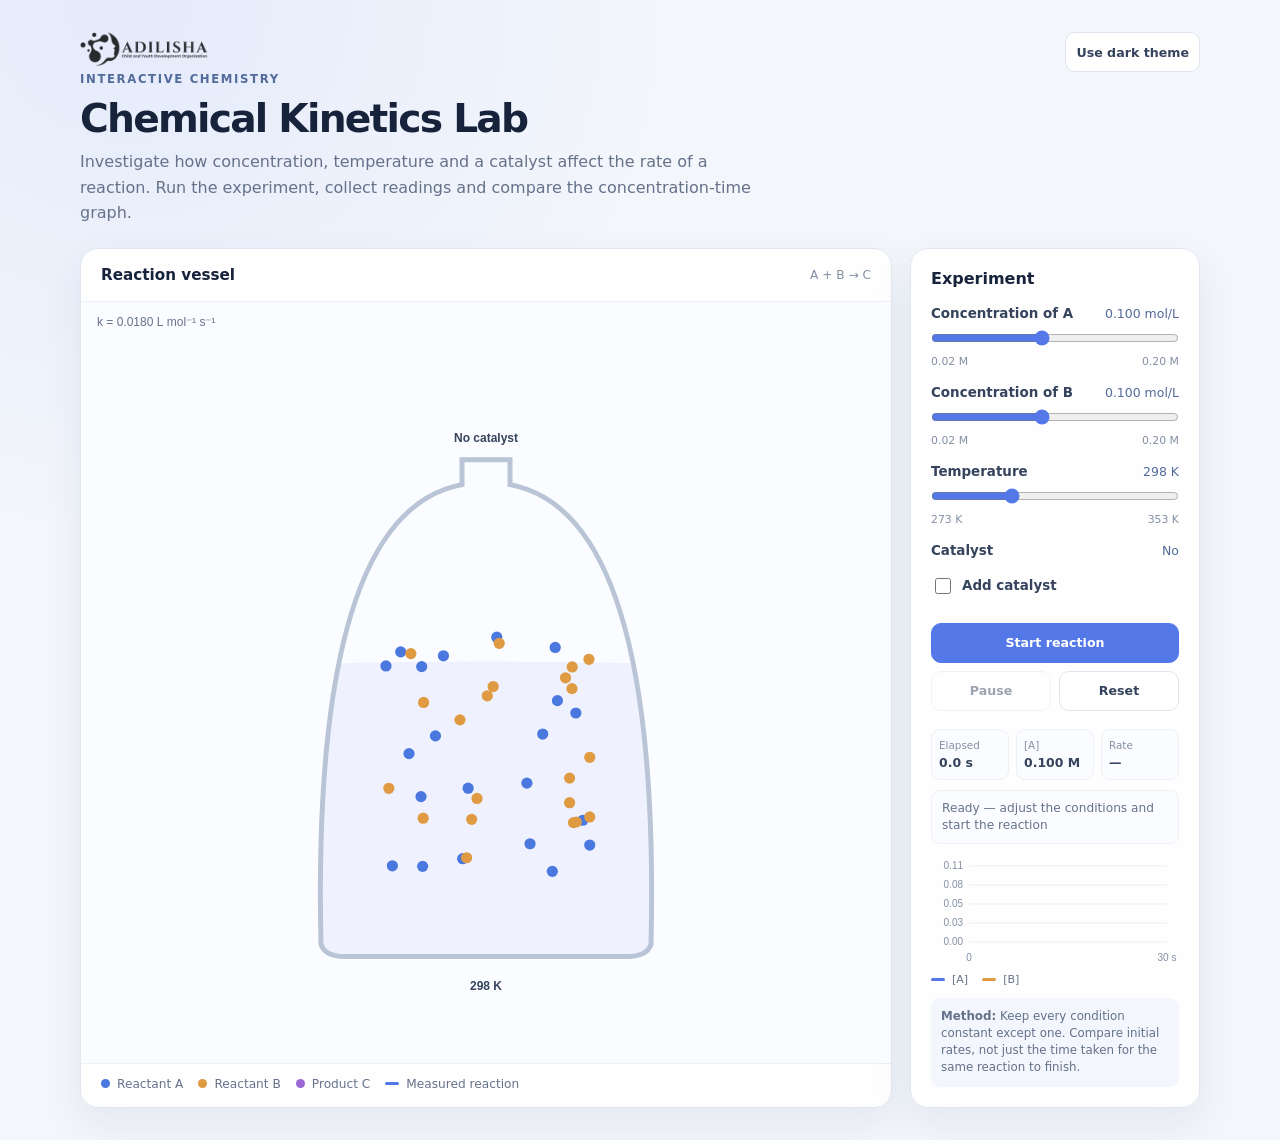
==== chemistry/chemical-kinetics/index.html @ 39b89cd7 "chemical kinetics trial" ====
<!DOCTYPE html>
<html lang="en">
<head>
  <meta charset="UTF-8">
  <meta name="viewport" content="width=device-width, initial-scale=1.0">
  <meta name="theme-color" content="#f3f6fb">
  <title>Chemical Kinetics Lab</title>
  <link rel="stylesheet" href="styles.css">
</head>
<body>
  <main class="app">
    <header>
      <div class="header-top">
        <div class="brand">
          <img class="logo" src="../titration/logo.png" alt="Simulations logo">
          <p class="eyebrow">Interactive chemistry</p>
        </div>
        <button id="theme-toggle" class="theme-toggle" type="button" aria-pressed="false">Use dark theme</button>
      </div>
      <h1>Chemical Kinetics Lab</h1>
      <p class="intro">Investigate how concentration, temperature and a catalyst affect the rate of a reaction. Run the experiment, collect readings and compare the concentration-time graph.</p>
    </header>

    <section class="layout" aria-label="Chemical kinetics simulation">
      <div class="stage">
        <div class="stage-heading">
          <strong>Reaction vessel</strong>
          <span class="hint">A + B → C</span>
        </div>
        <div class="canvas-wrap">
          <canvas id="simulation" aria-label="Animated reaction vessel containing particles A and B"></canvas>
        </div>
        <div class="legend" aria-label="Legend">
          <span><i class="key a"></i>Reactant A</span>
          <span><i class="key b"></i>Reactant B</span>
          <span><i class="key c"></i>Product C</span>
          <span><i class="key curve"></i>Measured reaction</span>
        </div>
      </div>

      <aside class="panel" aria-label="Kinetics controls">
        <h2>Experiment</h2>

        <div class="control">
          <div class="control-heading">
            <label for="concentration-a">Concentration of A</label>
            <output id="concentration-a-value">0.100 mol/L</output>
          </div>
          <input id="concentration-a" type="range" min="0.02" max="0.20" value="0.10" step="0.01">
          <div class="range-ends"><span>0.02 M</span><span>0.20 M</span></div>
        </div>

        <div class="control">
          <div class="control-heading">
            <label for="concentration-b">Concentration of B</label>
            <output id="concentration-b-value">0.100 mol/L</output>
          </div>
          <input id="concentration-b" type="range" min="0.02" max="0.20" value="0.10" step="0.01">
          <div class="range-ends"><span>0.02 M</span><span>0.20 M</span></div>
        </div>

        <div class="control">
          <div class="control-heading">
            <label for="temperature">Temperature</label>
            <output id="temperature-value">298 K</output>
          </div>
          <input id="temperature" type="range" min="273" max="353" value="298" step="1">
          <div class="range-ends"><span>273 K</span><span>353 K</span></div>
        </div>

        <div class="control">
          <div class="control-heading">
            <span>Catalyst</span>
            <output id="catalyst-value">No</output>
          </div>
          <label class="switch">
            <input id="catalyst" type="checkbox">
            <span>Add catalyst</span>
          </label>
        </div>

        <div class="button-row">
          <button id="run" class="primary" type="button">Start reaction</button>
          <button id="pause" type="button" disabled>Pause</button>
          <button id="reset" type="button">Reset</button>
        </div>

        <div class="stats" aria-label="Experiment readings">
          <div class="stat"><span>Elapsed</span><strong id="stat-time">0.0 s</strong></div>
          <div class="stat"><span>[A]</span><strong id="stat-a">0.100 M</strong></div>
          <div class="stat"><span>Rate</span><strong id="stat-rate">—</strong></div>
        </div>

        <div class="status" id="status" aria-live="polite">Ready — adjust the conditions and start the reaction</div>

        <div class="chart-wrap">
          <canvas id="chart" aria-label="Concentration-time graph"></canvas>
          <div class="chart-legend">
            <span><i class="key line-a"></i>[A]</span>
            <span><i class="key line-b"></i>[B]</span>
          </div>
        </div>

        <div class="tip"><strong>Method:</strong> Keep every condition constant except one. Compare initial rates, not just the time taken for the same reaction to finish.</div>
      </aside>
    </section>
  </main>
  <script src="script.js" defer></script>
</body>
</html>
---- chemistry/chemical-kinetics/styles.css ----
:root {
  color-scheme: light;
  --page: #f3f6fb;
  --glow: rgba(84, 121, 255, .09);
  --text: #17233b;
  --muted: #65728a;
  --surface: rgba(255, 255, 255, .94);
  --border: #e1e7f0;
  --divider: #edf0f5;
  --subtle: #8490a4;
  --label: #35435d;
  --output: #536b9a;
  --button: #fff;
  --button-border: #dfe5ef;
  --tip: #f3f6fc;
  --tip-text: #63718a;
  --canvas: #fbfcff;
  --grid: #e8edf5;
  --select: #fff;
  font-family: Inter, ui-sans-serif, system-ui, -apple-system, "Segoe UI", sans-serif;
  color: var(--text);
  background: var(--page);
}

:root[data-theme="dark"] {
  color-scheme: dark;
  --page: #111827;
  --glow: rgba(84, 121, 255, .12);
  --text: #e8edf7;
  --muted: #a7b3c8;
  --surface: rgba(27, 38, 56, .96);
  --border: #34425a;
  --divider: #2b394f;
  --subtle: #a0aec3;
  --label: #d0d9e8;
  --output: #a9bcf2;
  --button: #243147;
  --button-border: #3a4962;
  --tip: #243147;
  --tip-text: #b4c0d3;
  --canvas: #172235;
  --grid: #2b394f;
  --select: #243147;
}

* { box-sizing: border-box; }
body {
  min-width: 320px;
  min-height: 100vh;
  margin: 0;
  padding: 32px 20px;
  background: radial-gradient(ellipse at 10% 0%, var(--glow), transparent 34rem), var(--page);
}
.app { width: min(1120px, 100%); margin: 0 auto; }
header { margin: 0 0 22px; }
.header-top { display: flex; align-items: flex-start; justify-content: space-between; gap: 16px; }
.brand { display: flex; flex-direction: column; align-items: flex-start; gap: 6px; }
.logo { display: block; height: 34px; width: auto; filter: brightness(0); opacity: .82; }
:root[data-theme="dark"] .logo { filter: none; opacity: 1; }
.eyebrow { margin: 0; color: var(--output); font-size: .73rem; font-weight: 750; letter-spacing: .14em; text-transform: uppercase; }
h1 { margin: 10px 0 0; font-size: clamp(1.7rem, 4vw, 2.45rem); letter-spacing: -.045em; }
.intro { max-width: 700px; margin: 8px 0 0; color: var(--muted); line-height: 1.6; }
.layout { display: grid; grid-template-columns: minmax(0, 1fr) 290px; gap: 18px; align-items: stretch; }
.stage, .panel {
  overflow: hidden;
  border: 1px solid var(--border);
  border-radius: 18px;
  background: var(--surface);
  box-shadow: 0 16px 42px rgba(34, 52, 89, .07);
}
.stage { display: flex; min-height: 560px; flex-direction: column; }
.stage-heading { display: flex; align-items: center; justify-content: space-between; gap: 12px; padding: 17px 20px; border-bottom: 1px solid var(--divider); }
.stage-heading strong { font-size: .95rem; }
.hint { color: var(--subtle); font-size: .76rem; }
.canvas-wrap { position: relative; flex: 1; min-height: 430px; }
canvas { display: block; width: 100%; height: 100%; min-height: 430px; }
#chart { height: 110px; min-height: 0; }
.legend { display: flex; flex-wrap: wrap; gap: 15px; padding: 13px 20px 16px; border-top: 1px solid var(--divider); color: var(--muted); font-size: .76rem; }
.legend span, .chart-legend span { display: inline-flex; align-items: center; gap: 7px; }
.key { width: 9px; height: 9px; border-radius: 50%; }
.key.a { background: #4a78df; }
.key.b { background: #df9a42; }
.key.c { background: #9a67d5; }
.key.curve { width: 14px; height: 3px; border-radius: 2px; background: #5478e8; }
.key.line-a { width: 14px; height: 3px; border-radius: 2px; background: #5478e8; }
.key.line-b { width: 14px; height: 3px; border-radius: 2px; background: #e09a43; }
.panel { padding: 20px; }
.panel h2 { margin: 0 0 18px; font-size: 1rem; }
.control { margin: 0 0 17px; }
.control-heading { display: flex; justify-content: space-between; gap: 12px; margin-bottom: 9px; }
label, .control-heading > span { color: var(--label); font-size: .84rem; font-weight: 650; }
output { color: var(--output); font-size: .78rem; font-variant-numeric: tabular-nums; }
input[type="range"] { width: 100%; margin: 0; accent-color: #5478e8; cursor: pointer; }
.range-ends { display: flex; justify-content: space-between; margin-top: 5px; color: var(--subtle); font-size: .68rem; }
.switch { display: flex; align-items: center; gap: 8px; min-height: 38px; cursor: pointer; }
.switch input { width: 16px; height: 16px; accent-color: #5478e8; }
.button-row { display: grid; grid-template-columns: 1fr 1fr; gap: 8px; margin-top: 18px; }
button {
  min-height: 40px;
  padding: 8px 10px;
  border: 1px solid var(--button-border);
  border-radius: 10px;
  background: var(--button);
  color: var(--label);
  font: inherit;
  font-size: .79rem;
  font-weight: 650;
  cursor: pointer;
  transition: background .15s, transform .15s;
}
button:hover:not(:disabled) { transform: translateY(-1px); background: var(--tip); }
button:disabled { cursor: not-allowed; opacity: .48; }
.primary { grid-column: 1 / -1; border-color: #5478e8; background: #5478e8; color: white; }
.theme-toggle { flex: 0 0 auto; }
.stats { display: grid; grid-template-columns: repeat(3, 1fr); gap: 7px; margin-top: 18px; }
.stat { min-width: 0; padding: 9px 7px; border: 1px solid var(--divider); border-radius: 9px; background: var(--canvas); }
.stat span { display: block; margin-bottom: 4px; color: var(--subtle); font-size: .65rem; }
.stat strong { display: block; overflow: hidden; color: var(--label); font-size: .78rem; font-variant-numeric: tabular-nums; text-overflow: ellipsis; }
.status { min-height: 42px; margin-top: 10px; padding: 9px 10px; border: 1px solid var(--divider); border-radius: 9px; color: var(--muted); background: var(--canvas); font-size: .76rem; line-height: 1.4; }
.chart-wrap { margin-top: 12px; }
.chart-legend { display: flex; gap: 14px; margin-top: 7px; color: var(--muted); font-size: .69rem; }
.tip { margin-top: 12px; padding: 10px; border-radius: 9px; background: var(--tip); color: var(--tip-text); font-size: .74rem; line-height: 1.45; }

@media (max-width: 850px) {
  body { padding: 20px 12px; }
  .layout { grid-template-columns: 1fr; }
  .stage { min-height: 500px; }
  .canvas-wrap { min-height: 390px; }
  canvas { min-height: 390px; }
  #chart { height: 110px; min-height: 0; }
}
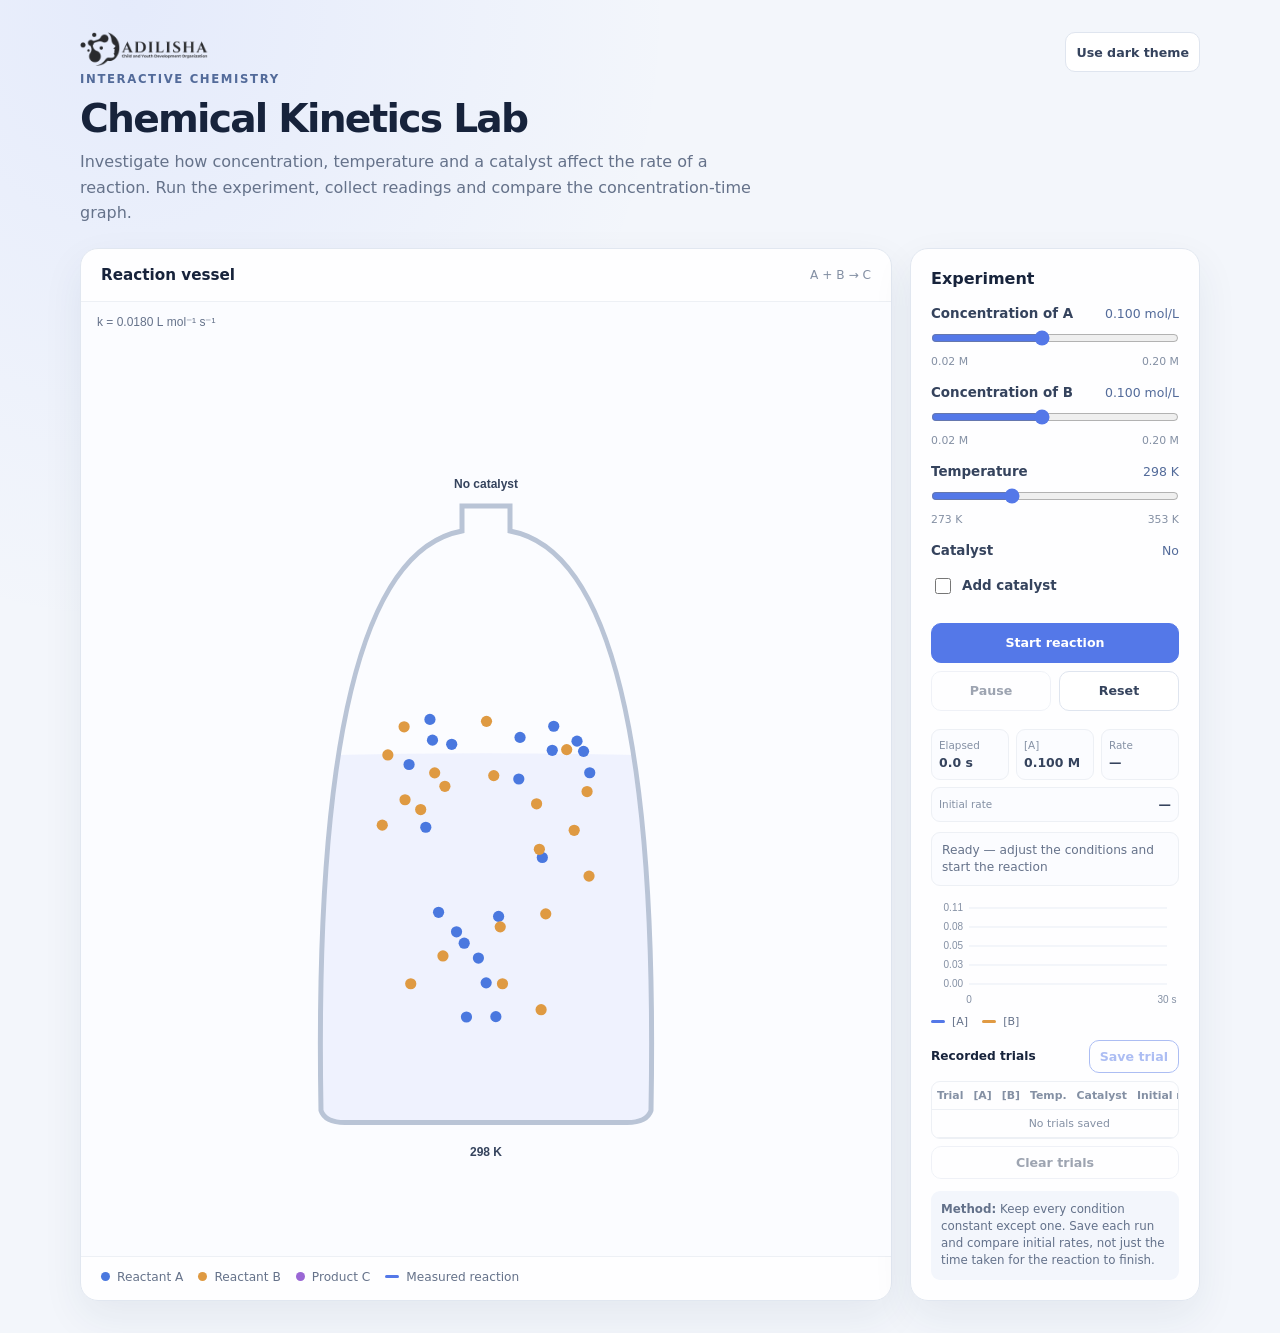
==== commit ac0173c4: "more modification" ====
--- a/chemistry/chemical-kinetics/index.html
+++ b/chemistry/chemical-kinetics/index.html
@@ -91,6 +91,8 @@
           <div class="stat"><span>Rate</span><strong id="stat-rate">—</strong></div>
         </div>
 
+        <div class="stat initial-rate"><span>Initial rate</span><strong id="stat-initial-rate">—</strong></div>
+
         <div class="status" id="status" aria-live="polite">Ready — adjust the conditions and start the reaction</div>
 
         <div class="chart-wrap">
@@ -101,7 +103,32 @@
           </div>
         </div>
 
-        <div class="tip"><strong>Method:</strong> Keep every condition constant except one. Compare initial rates, not just the time taken for the same reaction to finish.</div>
+        <div class="trials">
+          <div class="trials-heading">
+            <strong>Recorded trials</strong>
+            <button id="save-trial" type="button" disabled>Save trial</button>
+          </div>
+          <div class="table-wrap">
+            <table>
+              <thead>
+                <tr>
+                  <th>Trial</th>
+                  <th>[A]</th>
+                  <th>[B]</th>
+                  <th>Temp.</th>
+                  <th>Catalyst</th>
+                  <th>Initial rate</th>
+                </tr>
+              </thead>
+              <tbody id="trials-body">
+                <tr class="empty-row"><td colspan="6">No trials saved</td></tr>
+              </tbody>
+            </table>
+          </div>
+          <button id="clear-trials" class="clear-trials" type="button" disabled>Clear trials</button>
+        </div>
+
+        <div class="tip"><strong>Method:</strong> Keep every condition constant except one. Save each run and compare initial rates, not just the time taken for the reaction to finish.</div>
       </aside>
     </section>
   </main>
--- a/chemistry/chemical-kinetics/styles.css
+++ b/chemistry/chemical-kinetics/styles.css
@@ -116,9 +116,23 @@
 .stat { min-width: 0; padding: 9px 7px; border: 1px solid var(--divider); border-radius: 9px; background: var(--canvas); }
 .stat span { display: block; margin-bottom: 4px; color: var(--subtle); font-size: .65rem; }
 .stat strong { display: block; overflow: hidden; color: var(--label); font-size: .78rem; font-variant-numeric: tabular-nums; text-overflow: ellipsis; }
+.initial-rate { display: flex; align-items: center; justify-content: space-between; margin-top: 7px; }
+.initial-rate span { margin: 0; }
+.initial-rate strong { overflow: visible; }
 .status { min-height: 42px; margin-top: 10px; padding: 9px 10px; border: 1px solid var(--divider); border-radius: 9px; color: var(--muted); background: var(--canvas); font-size: .76rem; line-height: 1.4; }
 .chart-wrap { margin-top: 12px; }
 .chart-legend { display: flex; gap: 14px; margin-top: 7px; color: var(--muted); font-size: .69rem; }
+.trials { margin-top: 12px; }
+.trials-heading { display: flex; align-items: center; justify-content: space-between; gap: 8px; }
+.trials-heading strong { font-size: .76rem; }
+.trials-heading button { min-height: 32px; border-color: #5478e8; color: #5478e8; }
+.table-wrap { overflow-x: auto; margin-top: 8px; border: 1px solid var(--divider); border-radius: 9px; }
+table { width: 100%; border-collapse: collapse; font-size: .68rem; }
+th, td { padding: 7px 5px; border-bottom: 1px solid var(--divider); text-align: center; white-space: nowrap; }
+th { color: var(--subtle); font-weight: 700; }
+td { color: var(--label); font-variant-numeric: tabular-nums; }
+.empty-row td { color: var(--subtle); }
+.clear-trials { min-height: 32px; width: 100%; margin-top: 7px; }
 .tip { margin-top: 12px; padding: 10px; border-radius: 9px; background: var(--tip); color: var(--tip-text); font-size: .74rem; line-height: 1.45; }
 
 @media (max-width: 850px) {
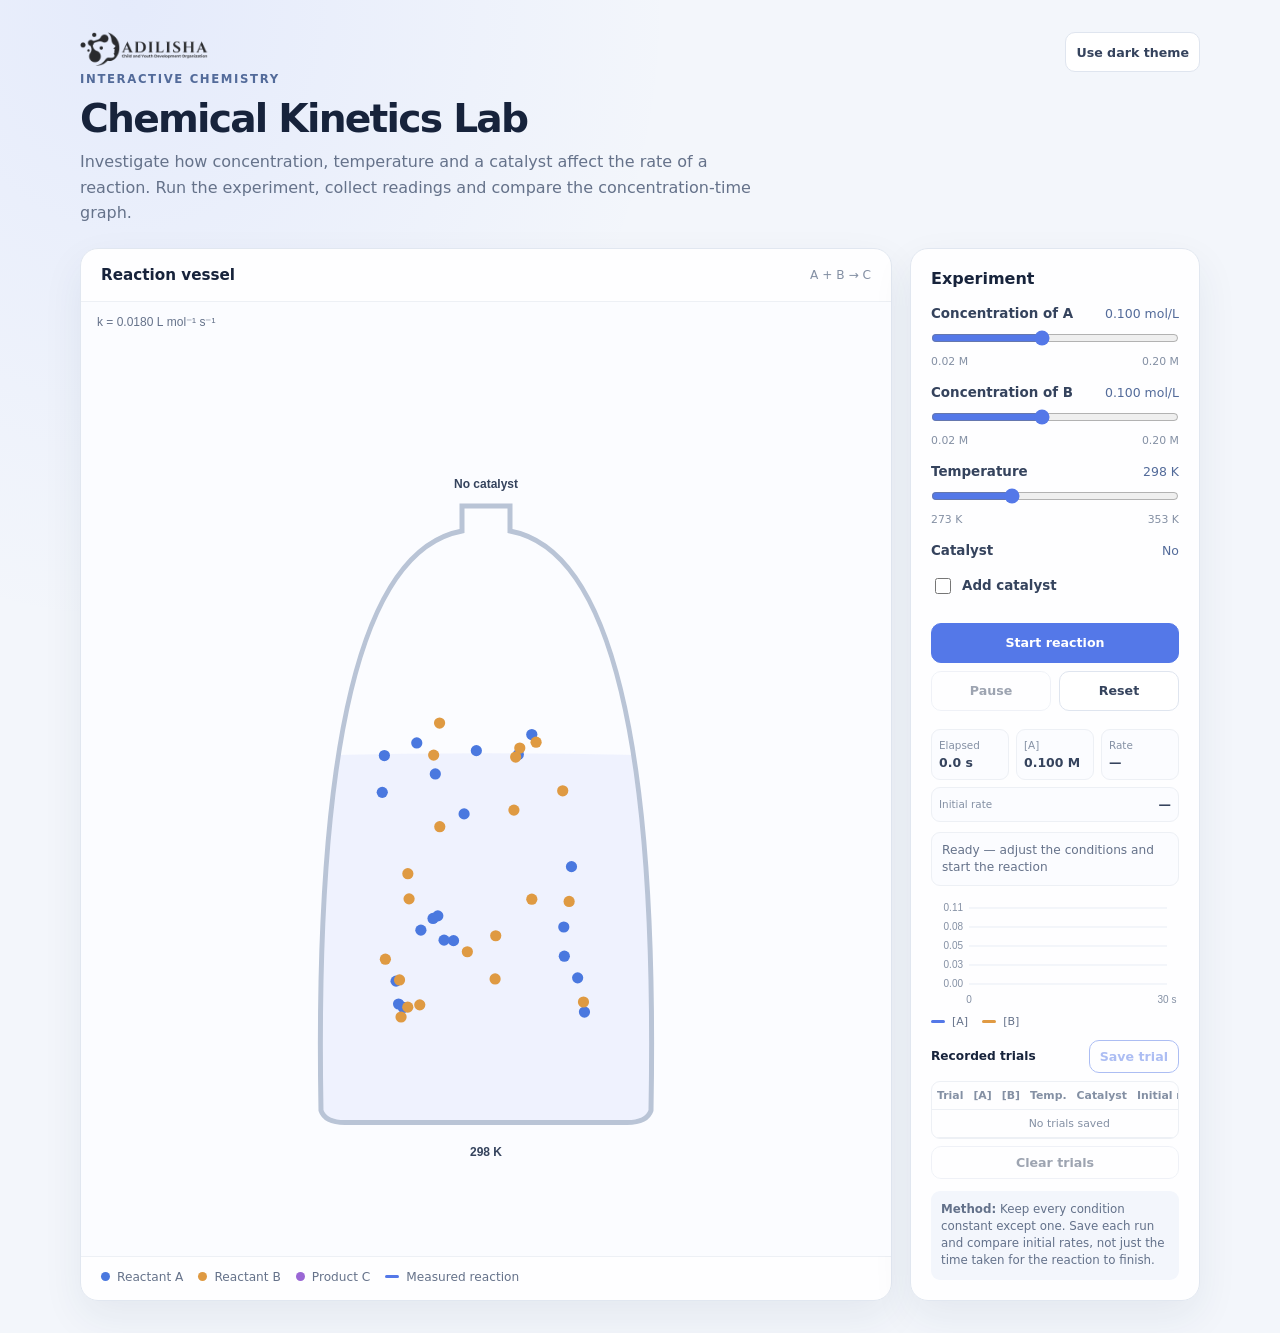
==== commit 088e2969: "i forget what i did" ====
--- a/chemistry/chemical-kinetics/index.html
+++ b/chemistry/chemical-kinetics/index.html
@@ -93,7 +93,7 @@
 
         <div class="stat initial-rate"><span>Initial rate</span><strong id="stat-initial-rate">—</strong></div>
 
-        <div class="status" id="status" aria-live="polite">Ready — adjust the conditions and start the reaction</div>
+        <div class="status" id="status" aria-live="polite">Ready  adjust the conditions and start the reaction</div>
 
         <div class="chart-wrap">
           <canvas id="chart" aria-label="Concentration-time graph"></canvas>
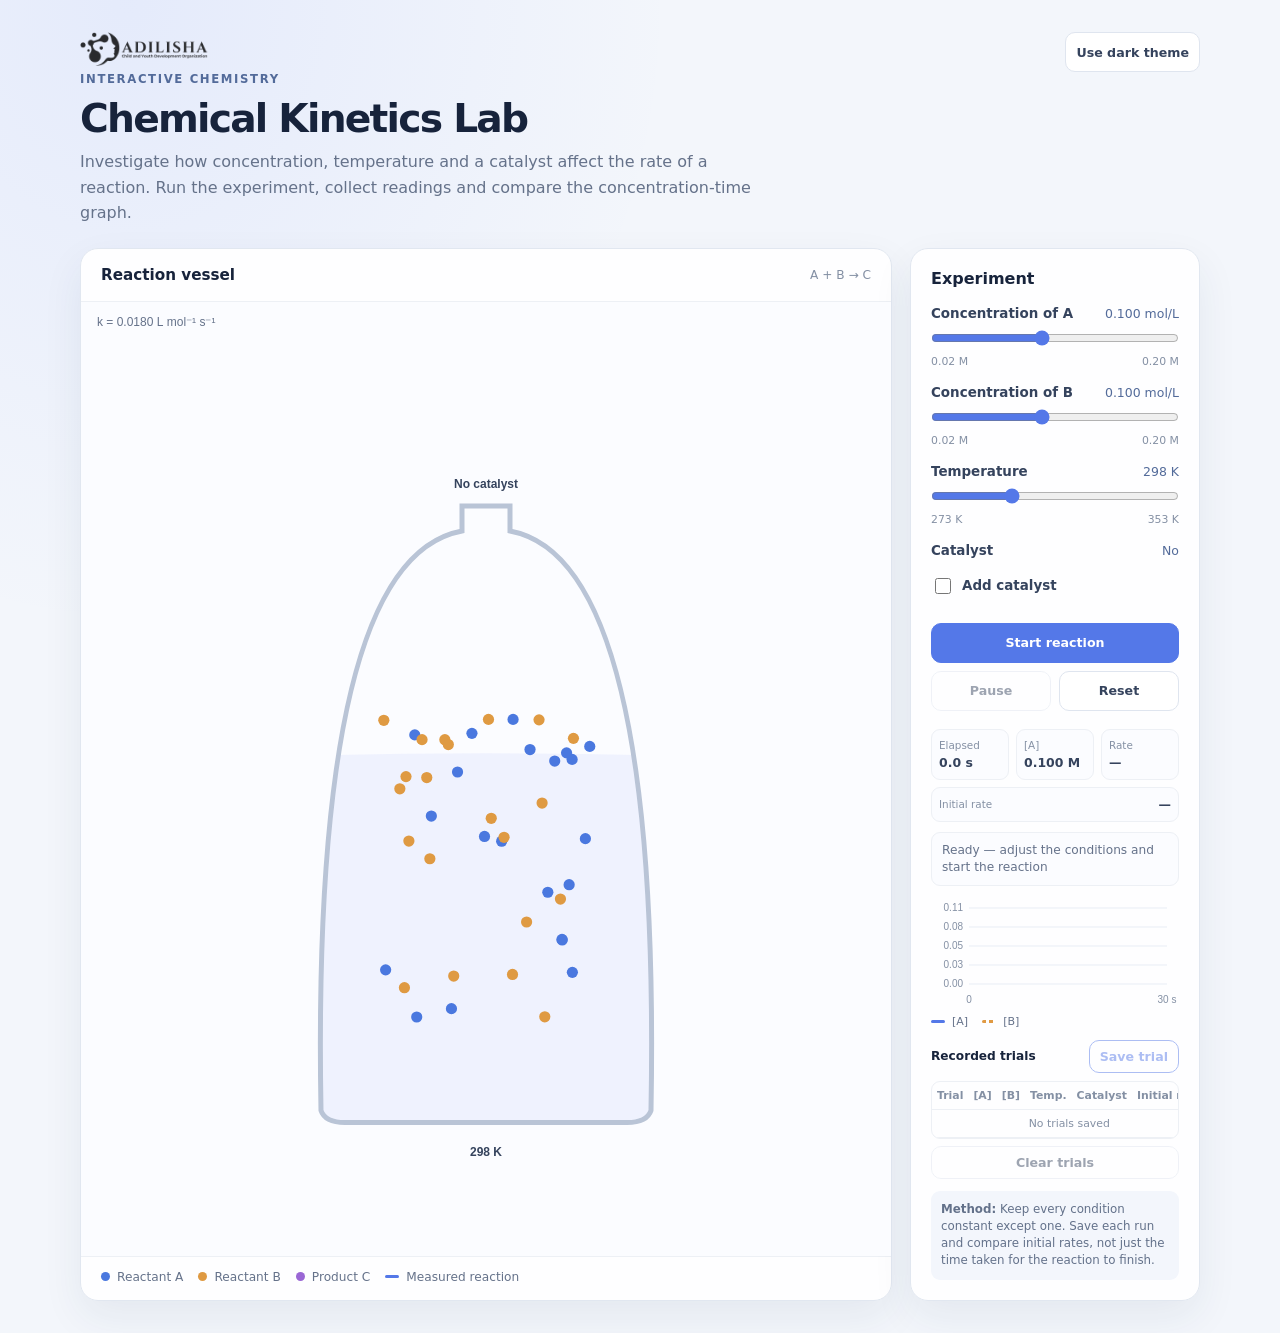
==== commit 3afa5d55: "modifine the line in the graph" ====
--- a/chemistry/chemical-kinetics/index.html
+++ b/chemistry/chemical-kinetics/index.html
@@ -96,7 +96,7 @@
         <div class="status" id="status" aria-live="polite">Ready  adjust the conditions and start the reaction</div>
 
         <div class="chart-wrap">
-          <canvas id="chart" aria-label="Concentration-time graph"></canvas>
+          <canvas id="chart" aria-label="Concentration-time graph; [A] is solid blue and [B] is dashed amber"></canvas>
           <div class="chart-legend">
             <span><i class="key line-a"></i>[A]</span>
             <span><i class="key line-b"></i>[B]</span>
--- a/chemistry/chemical-kinetics/styles.css
+++ b/chemistry/chemical-kinetics/styles.css
@@ -83,7 +83,7 @@
 .key.c { background: #9a67d5; }
 .key.curve { width: 14px; height: 3px; border-radius: 2px; background: #5478e8; }
 .key.line-a { width: 14px; height: 3px; border-radius: 2px; background: #5478e8; }
-.key.line-b { width: 14px; height: 3px; border-radius: 2px; background: #e09a43; }
+.key.line-b { width: 14px; height: 3px; border-radius: 2px; background: repeating-linear-gradient(to right, #e09a43 0 4px, transparent 4px 7px); }
 .panel { padding: 20px; }
 .panel h2 { margin: 0 0 18px; font-size: 1rem; }
 .control { margin: 0 0 17px; }
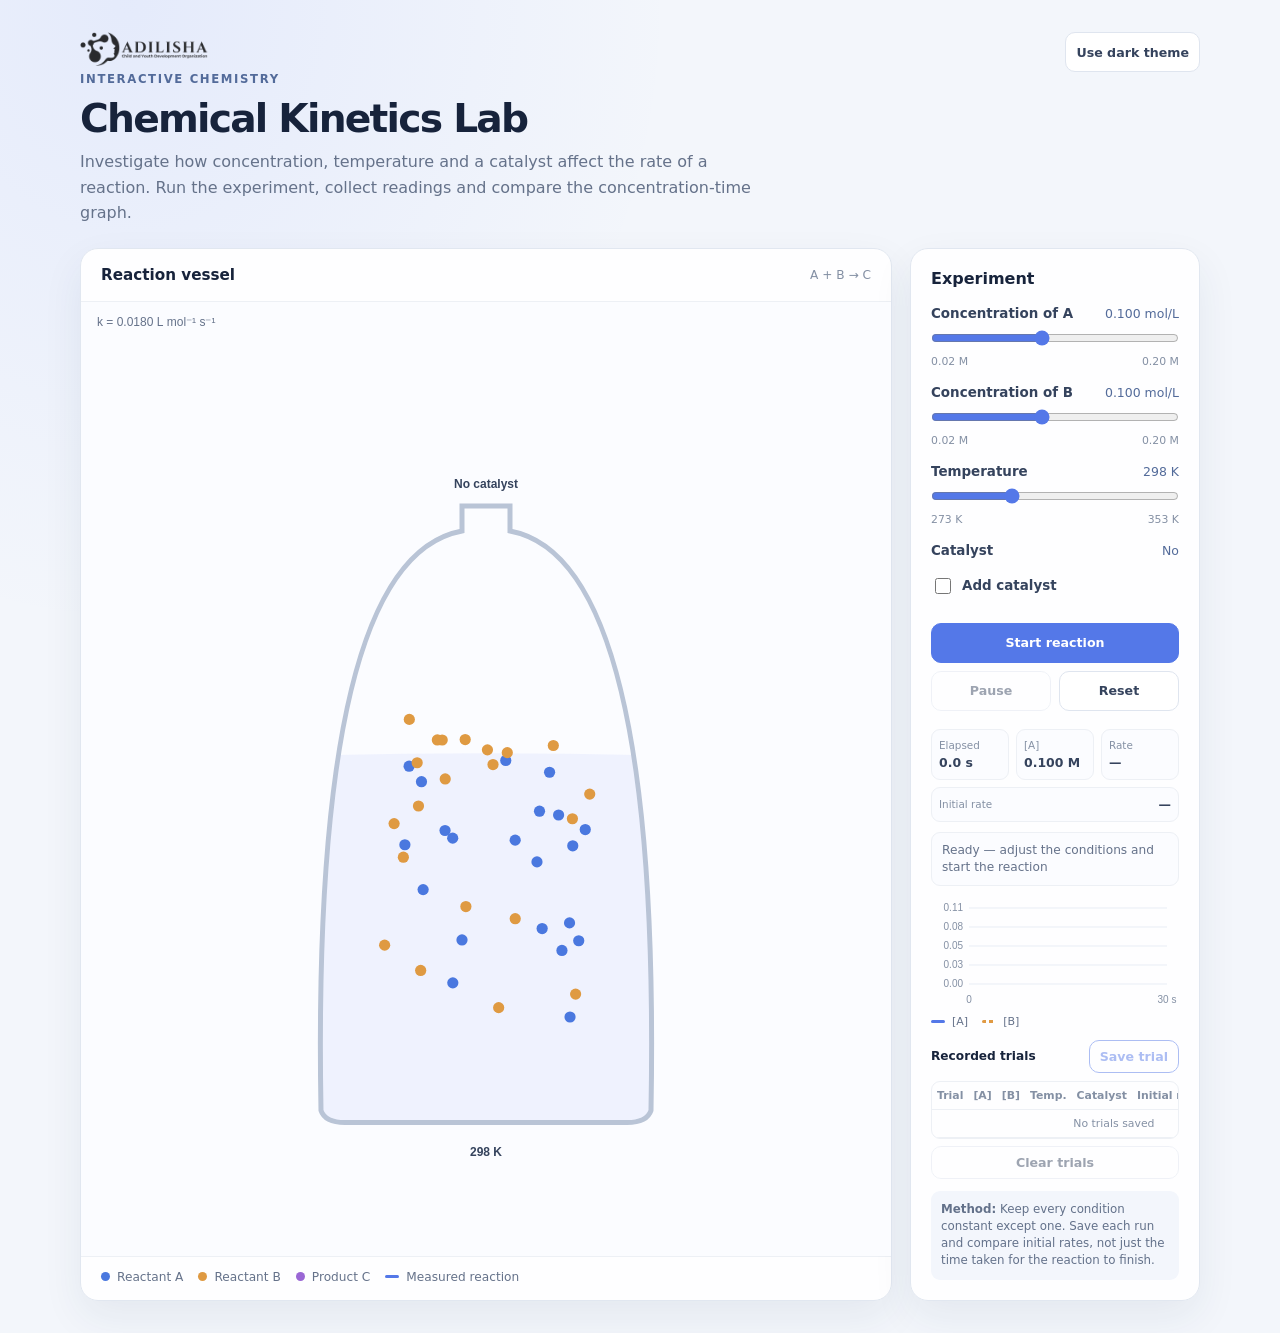
==== commit e0353665: "modifine the line in the graph" ====
--- a/chemistry/chemical-kinetics/index.html
+++ b/chemistry/chemical-kinetics/index.html
@@ -118,10 +118,11 @@
                   <th>Temp.</th>
                   <th>Catalyst</th>
                   <th>Initial rate</th>
+                  <th>Elapsed time</th>
                 </tr>
               </thead>
               <tbody id="trials-body">
-                <tr class="empty-row"><td colspan="6">No trials saved</td></tr>
+                <tr class="empty-row"><td colspan="7">No trials saved</td></tr>
               </tbody>
             </table>
           </div>
